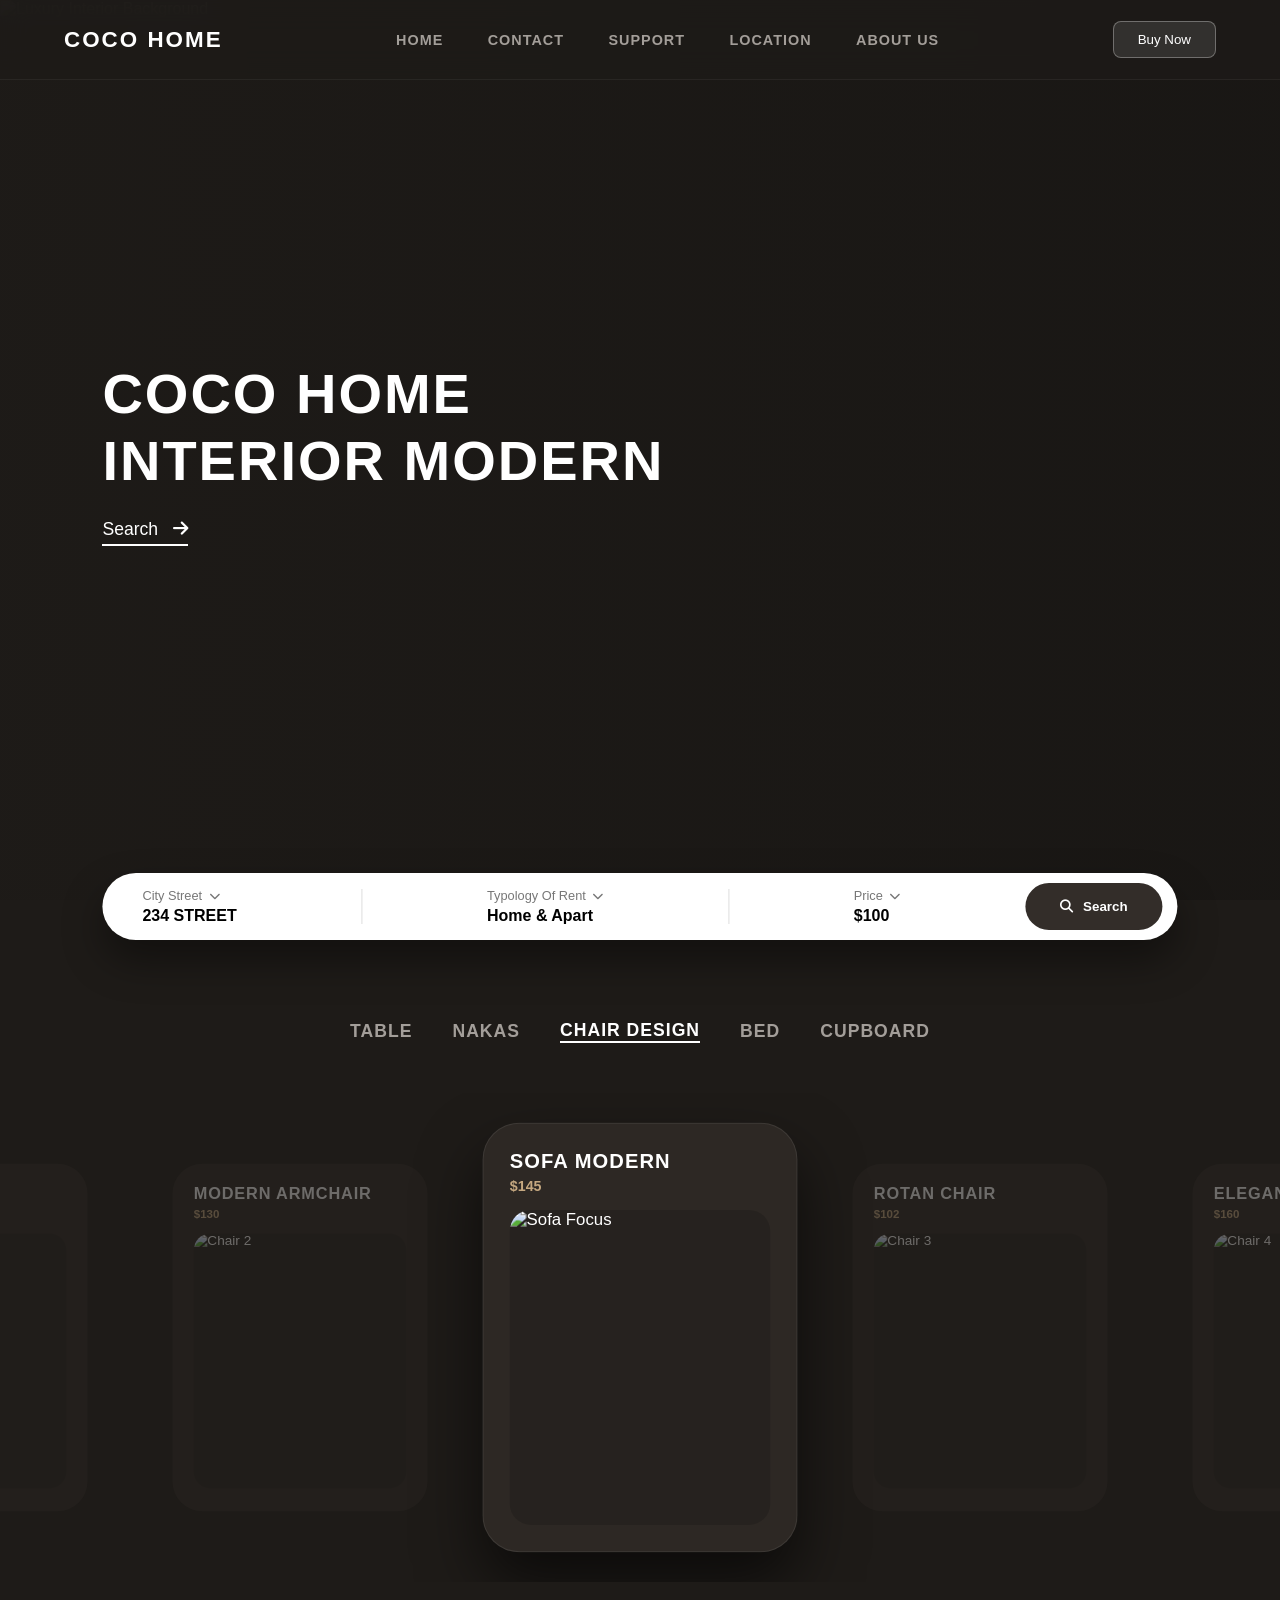
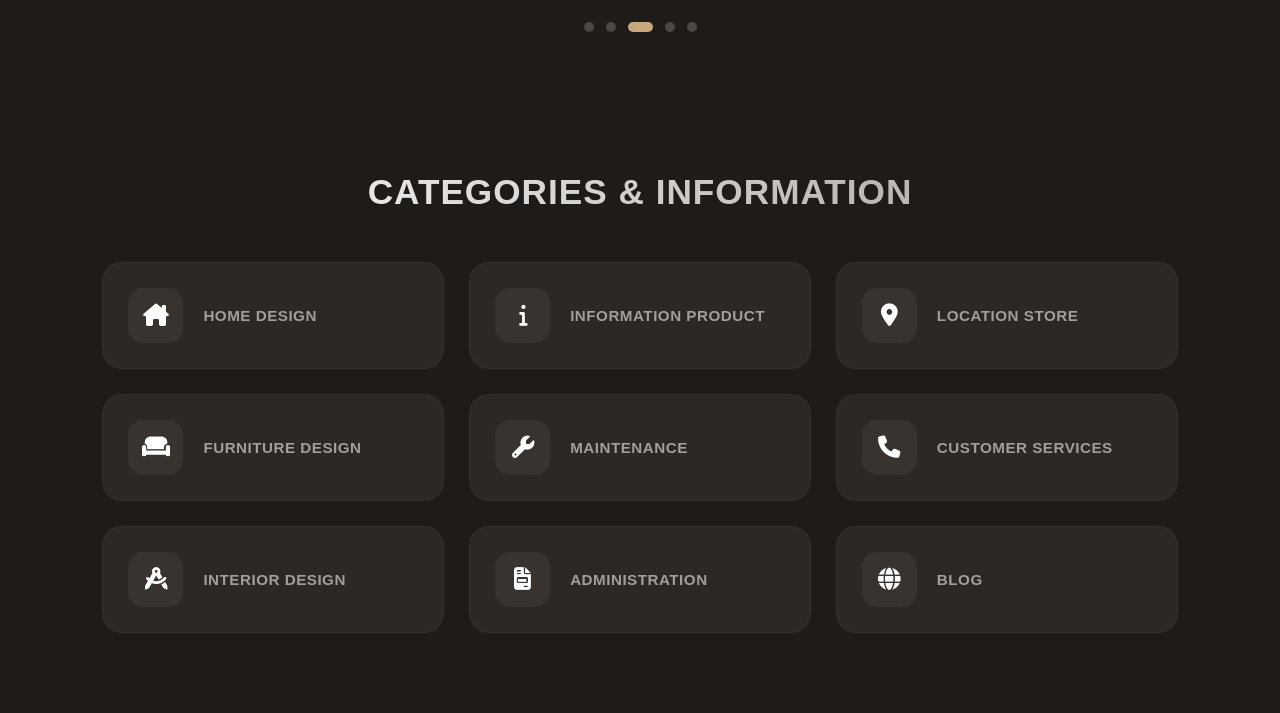
==== index.html @ 799b63fb "Add files via upload" ====
<!DOCTYPE html>
<html lang="en">
<head>
    <meta charset="UTF-8">
    <meta name="viewport" content="width=device-width, initial-scale=1.0">
    <title>COCO HOME | Interior Modern</title>
    <link rel="stylesheet" href="style.css">
    <!-- FontAwesome ለጥቃቅን አይኮኖች -->
    <link rel="stylesheet" href="https://cdnjs.cloudflare.com/ajax/libs/font-awesome/6.4.0/css/all.min.css">
</head>
<body>

    <!-- 1. FIXED HEADER SECTION -->
    <header class="main-header">
        <div class="logo">
            <span class="logo-text">COCO HOME</span>
        </div>
        <nav class="nav-links">
           <a href="index.html">HOME</a>
           <a href="contact.html">CONTACT</a>
           <a href="support.html">SUPPORT</a>
           <a href="location.html">LOCATION</a>
           <a href="about.html">ABOUT US</a>
        </nav>
        <button class="btn-buy">Buy Now</button>
    </header>

    <!-- 2. HERO SECTION WITH SEARCH BAR -->
    <section class="hero-section">
        <div class="hero-bg-overlay">
            <!-- የበስተጀርባ ዋና የሳሎን ምስል እዚህ ይገባል -->
            <img src="images/hero.png" alt="Luxury Interior Background" class="hero-bg-img">
        </div>
        
        <div class="hero-content">
            <h1 class="hero-title">COCO HOME<br>INTERIOR MODERN</h1>
            <a href="#products" class="hero-search-link">Search <i class="fa-solid fa-arrow-right"></i></a>
        </div>

        <!-- Floating Filter Card -->
        <div class="filter-card">
            <div class="filter-group">
                <span class="filter-label">City Street <i class="fa-solid fa-chevron-down"></i></span>
                <span class="filter-value">234 STREET</span>
            </div>
            <div class="filter-divider"></div>
            <div class="filter-group">
                <span class="filter-label">Typology Of Rent <i class="fa-solid fa-chevron-down"></i></span>
                <span class="filter-value">Home & Apart</span>
            </div>
            <div class="filter-divider"></div>
            <div class="filter-group">
                <span class="filter-label">Price <i class="fa-solid fa-chevron-down"></i></span>
                <span class="filter-value">$100</span>
            </div>
            <button class="btn-search"><i class="fa-solid fa-magnifying-glass"></i> Search</button>
        </div>
    </section>

    <!-- 3. PRODUCTS CAROUSEL SECTION -->
    <section id="products" class="products-section">
        <!-- Category Navigation Tabs -->
        <div class="category-tabs">
            <button class="tab-btn" data-target="table">TABLE</button>
            <button class="tab-btn" data-target="nakas">NAKAS</button>
            <button class="tab-btn active" data-target="chair">CHAIR DESIGN</button>
            <button class="tab-btn" data-target="bed">BED</button>
            <button class="tab-btn" data-target="cupboard">CUPBOARD</button>
        </div>

        <div class="carousel-container">
            
            <div class="carousel-track" data-category="chair" style="display: flex;">
                <div class="product-card"><figcaption class="card-info"><h3>CHAIR ONE</h3><div class="card-meta"><span class="price">$110</span></div></figcaption><div class="product-img-holder"><img src="images/chair 1.png" alt="Chair 1"></div></div>
                <div class="product-card"><figcaption class="card-info"><h3>MODERN ARMCHAIR</h3><div class="card-meta"><span class="price">$130</span></div></figcaption><div class="product-img-holder"><img src="images/chair 2.png" alt="Chair 2"></div></div>
                <div class="product-card"><figcaption class="card-info"><h3>SOFA MODERN</h3><div class="card-meta"><span class="price">$145</span></div></figcaption><div class="product-img-holder"><img src="images/chair 3.png" alt="Sofa Focus"></div></div>
                <div class="product-card"><figcaption class="card-info"><h3>ROTAN CHAIR</h3><div class="card-meta"><span class="price">$102</span></div></figcaption><div class="product-img-holder"><img src="images/chair 4.png" alt="Chair 3"></div></div>
                <div class="product-card"><figcaption class="card-info"><h3>ELEGANT CHAIR</h3><div class="card-meta"><span class="price">$160</span></div></figcaption><div class="product-img-holder"><img src="images/chair 5.png" alt="Chair 4"></div></div>
            </div>

            <div class="carousel-track" data-category="table" style="display: none;">
                <div class="product-card"><figcaption class="card-info"><h3>TABLE ONE</h3><div class="card-meta"><span class="price">$210</span></div></figcaption><div class="product-img-holder"><img src="images/table1.png" alt="Table 1"></div></div>
                <div class="product-card"><figcaption class="card-info"><h3>WOODEN TABLE</h3><div class="card-meta"><span class="price">$250</span></div></figcaption><div class="product-img-holder"><img src="images/table2.png" alt="Table 2"></div></div>
                <div class="product-card"><figcaption class="card-info"><h3>LUXURY TABLE</h3><div class="card-meta"><span class="price">$320</span></div></figcaption><div class="product-img-holder"><img src="images/table3.png" alt="Table 3"></div></div>
                <div class="product-card"><figcaption class="card-info"><h3>OFFICE TABLE</h3><div class="card-meta"><span class="price">$180</span></div></figcaption><div class="product-img-holder"><img src="images/table4.png" alt="Table 4"></div></div>
                <div class="product-card"><figcaption class="card-info"><h3>GLASS TABLE</h3><div class="card-meta"><span class="price">$290</span></div></figcaption><div class="product-img-holder"><img src="images/table5.png" alt="Table 5"></div></div>
            </div>

            <div class="carousel-track" data-category="nakas" style="display: none;">
                <div class="product-card"><figcaption class="card-info"><h3>NAKAS SIMPLE</h3><div class="card-meta"><span class="price">$70</span></div></figcaption><div class="product-img-holder"><img src="images/nakas1.png" alt="Nakas 1"></div></div>
                <div class="product-card"><figcaption class="card-info"><h3>CLASSIC NAKAS</h3><div class="card-meta"><span class="price">$85</span></div></figcaption><div class="product-img-holder"><img src="images/nakas2.png" alt="Nakas 2"></div></div>
                <div class="product-card"><figcaption class="card-info"><h3>PREMIUM NAKAS</h3><div class="card-meta"><span class="price">$120</span></div></figcaption><div class="product-img-holder"><img src="images/nakas3.png" alt="Nakas 3"></div></div>
                <div class="product-card"><figcaption class="card-info"><h3>MINI NAKAS</h3><div class="card-meta"><span class="price">$65</span></div></figcaption><div class="product-img-holder"><img src="images/nakas4.png" alt="Nakas 4"></div></div>
                <div class="product-card"><figcaption class="card-info"><h3>SMART NAKAS</h3><div class="card-meta"><span class="price">$150</span></div></figcaption><div class="product-img-holder"><img src="images/nakas5.png" alt="Nakas 5"></div></div>
            </div>

            <div class="carousel-track" data-category="bed" style="display: none;">
                <div class="product-card"><figcaption class="card-info"><h3>BED ONE</h3><div class="card-meta"><span class="price">$400</span></div></figcaption><div class="product-img-holder"><img src="images/bed1.png" alt="Bed 1"></div></div>
                <div class="product-card"><figcaption class="card-info"><h3>COZY BED</h3><div class="card-meta"><span class="price">$450</span></div></figcaption><div class="product-img-holder"><img src="images/bed2.png" alt="Bed 2"></div></div>
                <div class="product-card"><figcaption class="card-info"><h3>KING SIZE BED</h3><div class="card-meta"><span class="price">$500</span></div></figcaption><div class="product-img-holder"><img src="images/bed3.png" alt="Bed 3"></div></div>
                <div class="product-card"><figcaption class="card-info"><h3>MODERN BED</h3><div class="card-meta"><span class="price">$480</span></div></figcaption><div class="product-img-holder"><img src="images/bed4.png" alt="Bed 4"></div></div>
                <div class="product-card"><figcaption class="card-info"><h3>ROYAL BED</h3><div class="card-meta"><span class="price">$650</span></div></figcaption><div class="product-img-holder"><img src="images/bed5.png" alt="Bed 5"></div></div>
            </div>

            <div class="carousel-track" data-category="cupboard" style="display: none;">
                <div class="product-card"><figcaption class="card-info"><h3>SIMPLE CABINET</h3><div class="card-meta"><span class="price">$220</span></div></figcaption><div class="product-img-holder"><img src="images/cupboard1.png" alt="Cupboard 1"></div></div>
                <div class="product-card"><figcaption class="card-info"><h3>LARGE CUPBOARD</h3><div class="card-meta"><span class="price">$380</span></div></figcaption><div class="product-img-holder"><img src="images/cupboard2.png" alt="Cupboard 2"></div></div>
                <div class="product-card"><figcaption class="card-info"><h3>WOODEN CUPBOARD</h3><div class="card-meta"><span class="price">$350</span></div></figcaption><div class="product-img-holder"><img src="images/cupboard3.png" alt="Cupboard 3"></div></div>
                <div class="product-card"><figcaption class="card-info"><h3>WALL CABINET</h3><div class="card-meta"><span class="price">$410</span></div></figcaption><div class="product-img-holder"><img src="images/cupboard4.png" alt="Cupboard 4"></div></div>
                <div class="product-card"><figcaption class="card-info"><h3>LUXURY WARDROBE</h3><div class="card-meta"><span class="price">$520</span></div></figcaption><div class="product-img-holder"><img src="images/cupboard5.png" alt="Cupboard 5"></div></div>
            </div>

        </div>

        <!-- Slider Indicators/Dots -->
        <div class="slider-dots">
            <span class="dot" data-slide="0"></span>
            <span class="dot" data-slide="1"></span>
            <span class="dot active" data-slide="2"></span>
            <span class="dot" data-slide="3"></span>
            <span class="dot" data-slide="4"></span>
        </div>
    </section>
          

    <!-- 4. CATEGORIES & INFORMATION GRID -->
    <section class="info-section">
        <h2 class="section-heading">CATEGORIES & INFORMATION</h2>
        
        <div class="info-grid">
            <div class="grid-item">
                <div class="icon-box"><i class="fa-solid fa-house-chimney"></i></div>
                <span class="grid-text">HOME DESIGN</span>
            </div>
            <div class="grid-item">
                <div class="icon-box"><i class="fa-solid fa-info"></i></div>
                <span class="grid-text">INFORMATION PRODUCT</span>
            </div>
            <div class="grid-item">
                <div class="icon-box"><i class="fa-solid fa-location-dot"></i></div>
                <span class="grid-text">LOCATION STORE</span>
            </div>
            <div class="grid-item">
                <div class="icon-box"><i class="fa-solid fa-couch"></i></div>
                <span class="grid-text">FURNITURE DESIGN</span>
            </div>
            <div class="grid-item">
                <div class="icon-box"><i class="fa-solid fa-wrench"></i></div>
                <span class="grid-text">MAINTENANCE</span>
            </div>
            <div class="grid-item">
                <div class="icon-box"><i class="fa-solid fa-phone"></i></div>
                <span class="grid-text">CUSTOMER SERVICES</span>
            </div>
            <div class="grid-item">
                <div class="icon-box"><i class="fa-solid fa-compass-drafting"></i></div>
                <span class="grid-text">INTERIOR DESIGN</span>
            </div>
            <div class="grid-item">
                <div class="icon-box"><i class="fa-solid fa-file-invoice"></i></div>
                <span class="grid-text">ADMINISTRATION</span>
            </div>
            <div class="grid-item">
                <div class="icon-box"><i class="fa-solid fa-globe"></i></div>
                <span class="grid-text">BLOG</span>
            </div>
        </div>
    </section>

    <script src="script.js"></script>

    <script src="https://cdn.botpress.cloud/webchat/v3.6/inject.js"></script>
    <script src="https://files.bpcontent.cloud/2026/07/07/15/20260707152111-B6OKIUZM.js" defer></script>
    
</body>
</html>
---- style.css ----
/* 1. GENERAL SETUP & PREMIUM THEME COLORS */
:root {
    --bg-dark: #1e1b18;      /* የቅንጦት ጥቁር ቡናማ ከለር */
    --card-bg: #2d2824;      /* ለሳጥኖቹ የሚሆን ፈዘዝ ያለ ከለር */
    --accent-gold: #c5a880;  /* ለጽሑፎችና ለዋጋ ድምቀት */
    --text-white: #ffffff;
    --text-muted: #a39e99;
}

* {
    margin: 0;
    padding: 0;
    box-sizing: border-box;
    font-family: 'Segoe UI', Tahoma, Geneva, Verdana, sans-serif;
    scroll-behavior: smooth;
}

body {
    background-color: var(--bg-dark);
    color: var(--text-white);
    overflow-x: hidden;
}

/* 2. FIXED HEADER STYLING (Glassmorphism Effect) */
.main-header {
    position: fixed;
    top: 0;
    left: 0;
    width: 100%;
    height: 80px;
    display: flex;
    justify-content: space-between;
    align-items: center;
    padding: 0 5%;
    background: rgba(30, 27, 24, 0.75);
    backdrop-filter: blur(15px);
    -webkit-backdrop-filter: blur(15px);
    z-index: 1000;
    border-bottom: 1px solid rgba(255, 255, 255, 0.05);
}

.logo-text {
    font-weight: 800;
    font-size: 1.4rem;
    letter-spacing: 2px;
}

.nav-links a {
    color: var(--text-muted);
    text-decoration: none;
    margin: 0 20px;
    font-size: 0.9rem;
    font-weight: 600;
    letter-spacing: 1px;
    transition: all 0.3s ease;
}

.nav-links a:hover, .nav-links a.active {
    color: var(--text-white);
    text-shadow: 0 0 10px rgba(255, 255, 255, 0.3);
}

.btn-buy {
    background: rgba(255, 255, 255, 0.1);
    color: var(--text-white);
    border: 1px solid rgba(255, 255, 255, 0.3);
    padding: 10px 24px;
    border-radius: 8px;
    font-weight: 500;
    cursor: pointer;
    transition: all 0.2s cubic-bezier(0.4, 0, 0.2, 1);
}

.btn-buy:hover {
    background: var(--text-white);
    color: var(--bg-dark);
    transform: translateY(-2px);
    box-shadow: 0 5px 15px rgba(255, 255, 255, 0.2);
}

.btn-buy:active {
    transform: translateY(0);
}

/* 3. HERO SECTION */
.hero-section {
    position: relative;
    width: 100%;
    height: 100vh;
    display: flex;
    flex-direction: column;
    justify-content: center;
    padding-left: 8%;
    background: linear-gradient(to right, rgba(30,27,24,0.9), rgba(30,27,24,0.3));
}

.hero-bg-overlay {
    position: absolute;
    top: 0;
    left: 0;
    width: 100%;
    height: 100%;
    z-index: -1;
    background-color: #171513;
}

.hero-bg-img {
    width: 100%;
    height: 100%;
    object-fit: cover;
    opacity: 0.6;
}

.hero-title {
    font-size: 3.5rem;
    font-weight: 800;
    letter-spacing: 2px;
    line-height: 1.2;
    margin-bottom: 25px;
}

.hero-search-link {
    color: var(--text-white);
    text-decoration: none;
    font-size: 1.1rem;
    border-bottom: 2px solid var(--text-white);
    padding-bottom: 5px;
    width: fit-content;
    transition: opacity 0.3s ease;
}

.hero-search-link i {
    margin-left: 10px;
    transition: transform 0.3s ease;
}

.hero-search-link:hover i {
    transform: translateX(8px);
}

/* Floating Search Widget */
.filter-card {
    position: absolute;
    bottom: -40px;
    left: 50%;
    transform: translateX(-50%);
    width: 84%;
    background: var(--text-white);
    color: #000;
    border-radius: 50px;
    display: flex;
    align-items: center;
    justify-content: space-between;
    padding: 10px 15px 10px 40px;
    box-shadow: 0 20px 40px rgba(0,0,0,0.4);
    z-index: 10;
}

.filter-group {
    display: flex;
    flex-direction: column;
    cursor: pointer;
}

.filter-label {
    font-size: 0.8rem;
    color: #777;
    font-weight: 500;
    margin-bottom: 4px;
}

.filter-label i {
    font-size: 0.7rem;
    margin-left: 3px;
}

.filter-value {
    font-weight: 700;
    font-size: 1rem;
}

.filter-divider {
    width: 1px;
    height: 35px;
    background-color: #ddd;
}

.btn-search {
    background-color: #332d29;
    color: var(--text-white);
    border: none;
    padding: 16px 35px;
    border-radius: 40px;
    font-weight: 600;
    cursor: pointer;
    display: flex;
    align-items: center;
    gap: 10px;
    transition: all 0.2s ease;
}

.btn-search:hover {
    background-color: #4d443e;
    transform: scale(1.03);
}

/* 4. PRODUCTS CAROUSEL SECTION (የተስተካከለው የማንሸራተቻ ሳጥን) */
.products-section {
    padding: 120px 0 60px 0;
    display: flex;
    flex-direction: column;
    align-items: center;
}

.category-tabs {
    display: flex;
    gap: 40px;
    margin-bottom: 50px;
}

.tab-btn {
    background: none;
    border: none;
    color: var(--text-muted);
    font-size: 1.1rem;
    font-weight: 700;
    letter-spacing: 1px;
    cursor: pointer;
    transition: color 0.3s ease;
}

.tab-btn.active, .tab-btn:hover {
    color: var(--text-white);
    border-bottom: 2px solid var(--text-white);
}

.carousel-container {
    width: 100%;
    max-width: 100vw;
    position: relative;
    overflow-x: auto; /* ወደ auto ተቀይሯል - ማውዝ እንዲሰራ */
    padding: 40px 0;
    user-select: none;
    cursor: grab;
    scrollbar-width: none; /* ለFirefox ከታች ያለውን መስመር መደበቂያ */
}

/* ለChrome፣ Safari እና Edge ከታች ያለውን የስክሮል መስመር መደበቂያ */
.carousel-container::-webkit-scrollbar {
    display: none;
}

.carousel-container:active {
    cursor: grabbing;
}

.carousel-track {
    display: flex;
    padding: 0 calc(50vw - 170px);
    gap: 40px;
    width: max-content;
    /* transition በመጨመር ታብ ሲቀየር ጥፍት ፍክት እንዲል ያደርገዋል */
    transition: opacity 0.3s ease; 
}

/* መደበኛ የካርዶች ስታይል */
.product-card {
    background-color: var(--card-bg);
    border-radius: 35px;
    padding: 25px;
    display: flex;
    flex-direction: column;
    width: 300px;
    flex-shrink: 0;
    opacity: 0.35;
    transform: scale(0.85);
    transition: transform 0.4s ease, opacity 0.4s ease, box-shadow 0.4s ease;
}

/* መሃል ላይ ሲያርፍ ጎልቶ የሚወጣው ካርድ */
.product-card.main-card {
    opacity: 1;
    transform: scale(1.05);
    box-shadow: 0 30px 60px rgba(0,0,0,0.6);
    border: 1px solid rgba(255,255,255,0.08);
}

.card-info h3 {
    font-size: 1.2rem;
    letter-spacing: 1px;
    color: var(--text-white);
}

.card-meta {
    display: flex;
    gap: 15px;
    font-size: 0.85rem;
    margin-top: 5px;
}

.price {
    font-weight: 700;
    color: var(--accent-gold);
}

.product-img-holder {
    width: 100%;
    height: 300px;
    margin-top: 15px;
    background-color: rgba(0,0,0,0.15);
    border-radius: 20px;
    overflow: hidden;
}

.product-img-holder img {
    width: 100%;
    height: 100%;
    object-fit: cover;
}

.slider-dots {
    display: flex;
    gap: 12px;
    margin-top: 40px;
}

.dot {
    width: 10px;
    height: 10px;
    background-color: rgba(255,255,255,0.2);
    border-radius: 50%;
    cursor: pointer;
}

.dot.active {
    background-color: var(--accent-gold);
    width: 25px;
    border-radius: 10px;
}

/* 5. CATEGORIES & INFORMATION GRID */
.info-section {
    padding: 80px 8%;
}

.section-heading {
    font-size: 2.2rem;
    font-weight: 800;
    text-align: center;
    letter-spacing: 1px;
    margin-bottom: 50px;
    background: linear-gradient(to right, #fff, var(--text-muted));
    -webkit-background-clip: text;
    -webkit-text-fill-color: transparent;
}

.info-grid {
    display: grid;
    grid-template-columns: repeat(3, 1fr);
    gap: 25px;
    max-width: 1100px;
    margin: 0 auto;
}

.grid-item {
    background-color: var(--card-bg);
    border: 1px solid rgba(255,255,255,0.03);
    border-radius: 20px;
    padding: 25px;
    display: flex;
    align-items: center;
    gap: 20px;
    cursor: pointer;
    transition: all 0.3s cubic-bezier(0.4, 0, 0.2, 1);
}

.icon-box {
    width: 55px;
    height: 55px;
    background: rgba(255,255,255,0.05);
    border-radius: 15px;
    display: flex;
    align-items: center;
    justify-content: center;
    font-size: 1.4rem;
    color: var(--text-white);
    transition: all 0.3s ease;
}

.grid-text {
    font-weight: 600;
    font-size: 0.95rem;
    letter-spacing: 0.5px;
    color: var(--text-muted);
}

.grid-item:hover {
    transform: translateY(-5px);
    background-color: #36302b;
    box-shadow: 0 15px 30px rgba(0,0,0,0.3);
}

.grid-item:hover .icon-box {
    background-color: var(--text-white);
    color: var(--bg-dark);
}

.grid-item:hover .grid-text {
    color: var(--text-white);
}
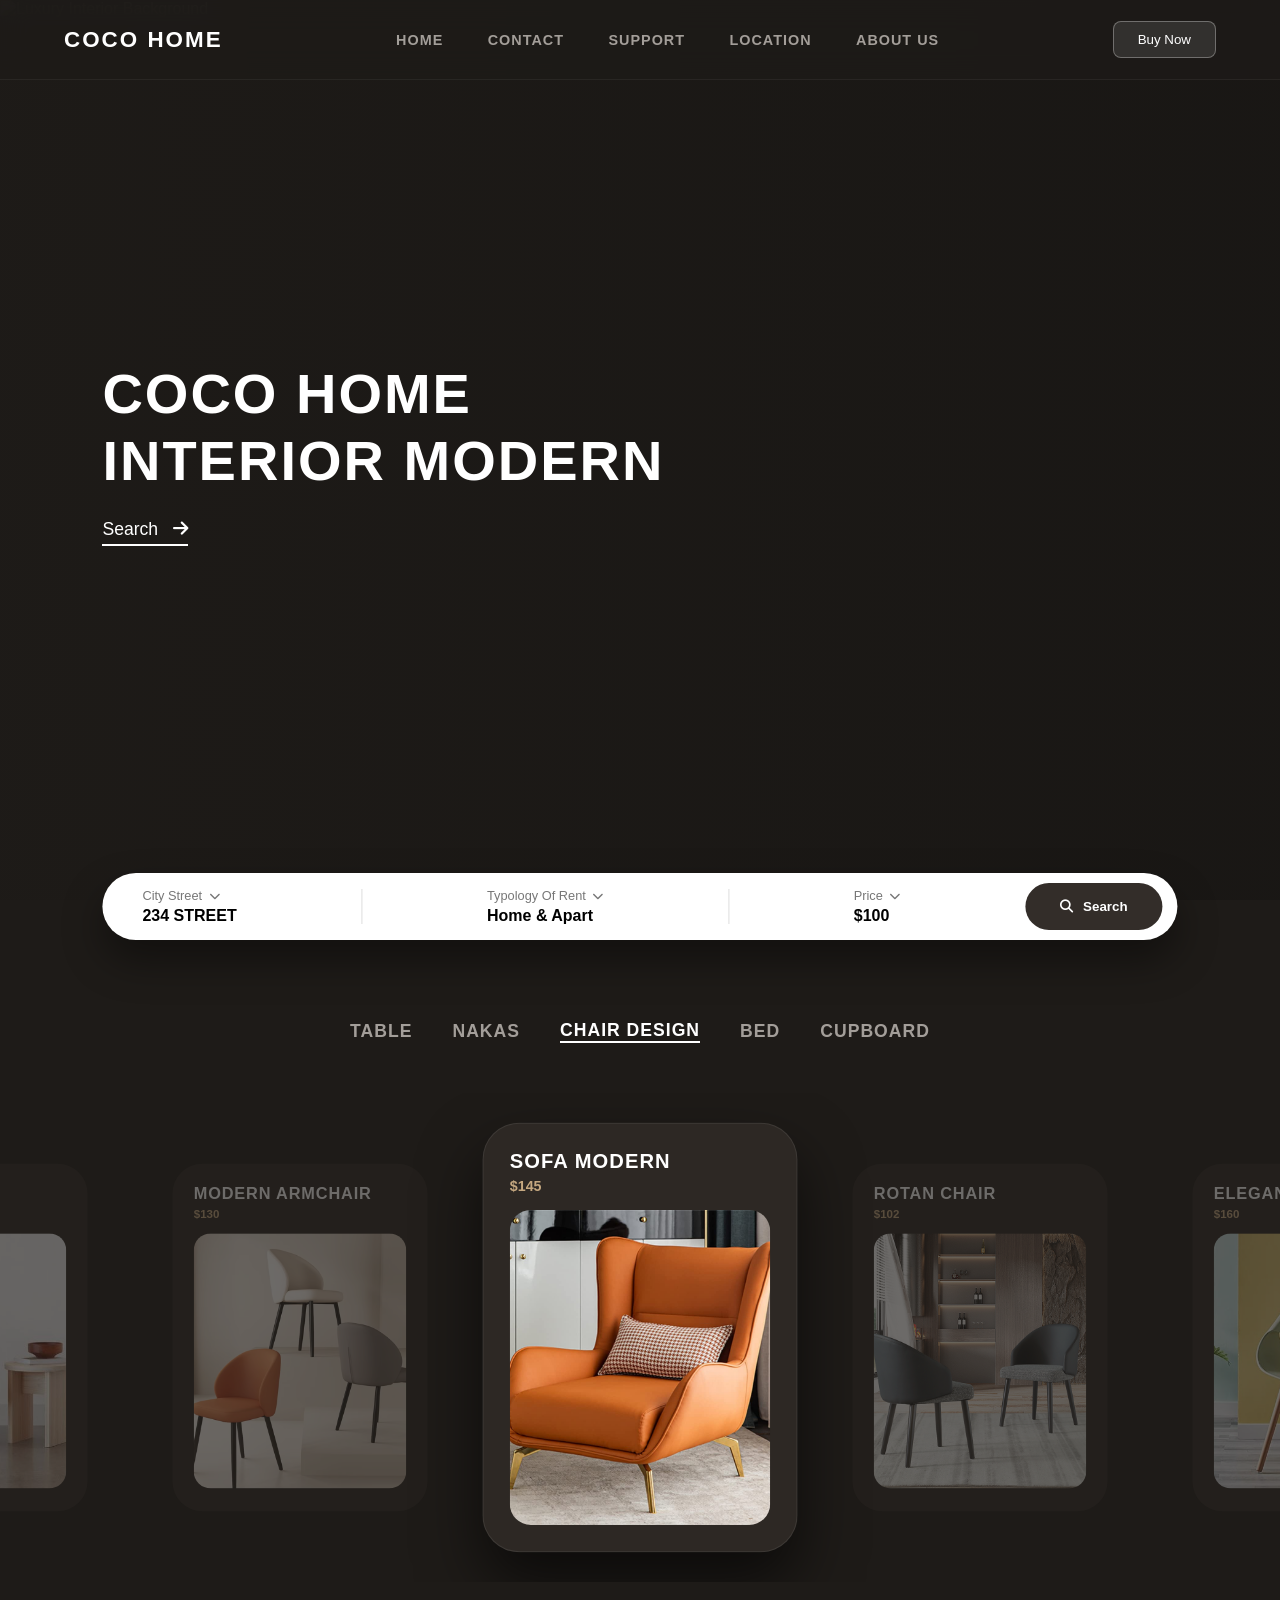
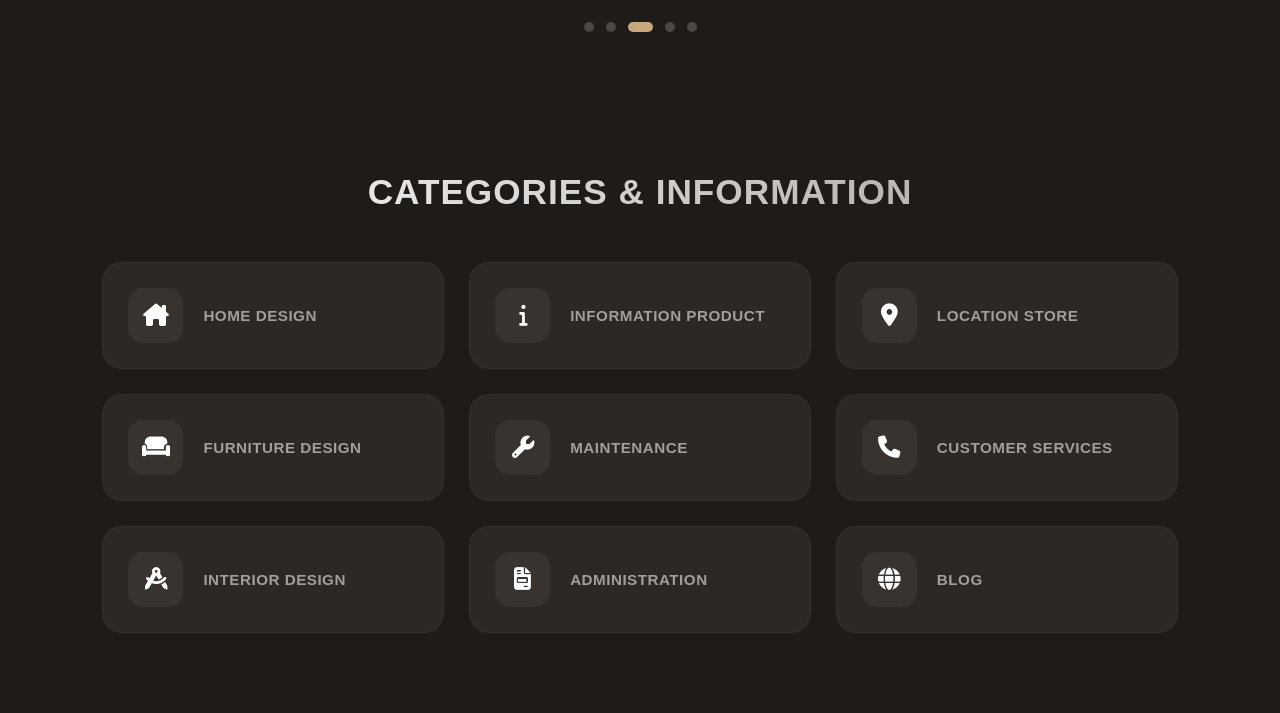
==== commit 15fe74bc: "Update index.html" ====
--- a/index.html
+++ b/index.html
@@ -71,19 +71,19 @@
         <div class="carousel-container">
             
             <div class="carousel-track" data-category="chair" style="display: flex;">
-                <div class="product-card"><figcaption class="card-info"><h3>CHAIR ONE</h3><div class="card-meta"><span class="price">$110</span></div></figcaption><div class="product-img-holder"><img src="images/chair 1.png" alt="Chair 1"></div></div>
-                <div class="product-card"><figcaption class="card-info"><h3>MODERN ARMCHAIR</h3><div class="card-meta"><span class="price">$130</span></div></figcaption><div class="product-img-holder"><img src="images/chair 2.png" alt="Chair 2"></div></div>
-                <div class="product-card"><figcaption class="card-info"><h3>SOFA MODERN</h3><div class="card-meta"><span class="price">$145</span></div></figcaption><div class="product-img-holder"><img src="images/chair 3.png" alt="Sofa Focus"></div></div>
-                <div class="product-card"><figcaption class="card-info"><h3>ROTAN CHAIR</h3><div class="card-meta"><span class="price">$102</span></div></figcaption><div class="product-img-holder"><img src="images/chair 4.png" alt="Chair 3"></div></div>
-                <div class="product-card"><figcaption class="card-info"><h3>ELEGANT CHAIR</h3><div class="card-meta"><span class="price">$160</span></div></figcaption><div class="product-img-holder"><img src="images/chair 5.png" alt="Chair 4"></div></div>
+                <div class="product-card"><figcaption class="card-info"><h3>CHAIR ONE</h3><div class="card-meta"><span class="price">$110</span></div></figcaption><div class="product-img-holder"><img src="chair 1.png" alt="Chair 1"></div></div>
+                <div class="product-card"><figcaption class="card-info"><h3>MODERN ARMCHAIR</h3><div class="card-meta"><span class="price">$130</span></div></figcaption><div class="product-img-holder"><img src="chair 2.png" alt="Chair 2"></div></div>
+                <div class="product-card"><figcaption class="card-info"><h3>SOFA MODERN</h3><div class="card-meta"><span class="price">$145</span></div></figcaption><div class="product-img-holder"><img src="chair 3.png" alt="Sofa Focus"></div></div>
+                <div class="product-card"><figcaption class="card-info"><h3>ROTAN CHAIR</h3><div class="card-meta"><span class="price">$102</span></div></figcaption><div class="product-img-holder"><img src="chair 4.png" alt="Chair 3"></div></div>
+                <div class="product-card"><figcaption class="card-info"><h3>ELEGANT CHAIR</h3><div class="card-meta"><span class="price">$160</span></div></figcaption><div class="product-img-holder"><img src="chair 5.png" alt="Chair 4"></div></div>
             </div>
 
             <div class="carousel-track" data-category="table" style="display: none;">
-                <div class="product-card"><figcaption class="card-info"><h3>TABLE ONE</h3><div class="card-meta"><span class="price">$210</span></div></figcaption><div class="product-img-holder"><img src="images/table1.png" alt="Table 1"></div></div>
-                <div class="product-card"><figcaption class="card-info"><h3>WOODEN TABLE</h3><div class="card-meta"><span class="price">$250</span></div></figcaption><div class="product-img-holder"><img src="images/table2.png" alt="Table 2"></div></div>
-                <div class="product-card"><figcaption class="card-info"><h3>LUXURY TABLE</h3><div class="card-meta"><span class="price">$320</span></div></figcaption><div class="product-img-holder"><img src="images/table3.png" alt="Table 3"></div></div>
-                <div class="product-card"><figcaption class="card-info"><h3>OFFICE TABLE</h3><div class="card-meta"><span class="price">$180</span></div></figcaption><div class="product-img-holder"><img src="images/table4.png" alt="Table 4"></div></div>
-                <div class="product-card"><figcaption class="card-info"><h3>GLASS TABLE</h3><div class="card-meta"><span class="price">$290</span></div></figcaption><div class="product-img-holder"><img src="images/table5.png" alt="Table 5"></div></div>
+                <div class="product-card"><figcaption class="card-info"><h3>TABLE ONE</h3><div class="card-meta"><span class="price">$210</span></div></figcaption><div class="product-img-holder"><img src="table1.png" alt="Table 1"></div></div>
+                <div class="product-card"><figcaption class="card-info"><h3>WOODEN TABLE</h3><div class="card-meta"><span class="price">$250</span></div></figcaption><div class="product-img-holder"><img src="table2.png" alt="Table 2"></div></div>
+                <div class="product-card"><figcaption class="card-info"><h3>LUXURY TABLE</h3><div class="card-meta"><span class="price">$320</span></div></figcaption><div class="product-img-holder"><img src="table3.png" alt="Table 3"></div></div>
+                <div class="product-card"><figcaption class="card-info"><h3>OFFICE TABLE</h3><div class="card-meta"><span class="price">$180</span></div></figcaption><div class="product-img-holder"><img src="table4.png" alt="Table 4"></div></div>
+                <div class="product-card"><figcaption class="card-info"><h3>GLASS TABLE</h3><div class="card-meta"><span class="price">$290</span></div></figcaption><div class="product-img-holder"><img src="table5.png" alt="Table 5"></div></div>
             </div>
 
             <div class="carousel-track" data-category="nakas" style="display: none;">
@@ -173,4 +173,4 @@
     <script src="https://files.bpcontent.cloud/2026/07/07/15/20260707152111-B6OKIUZM.js" defer></script>
     
 </body>
-</html>+</html>
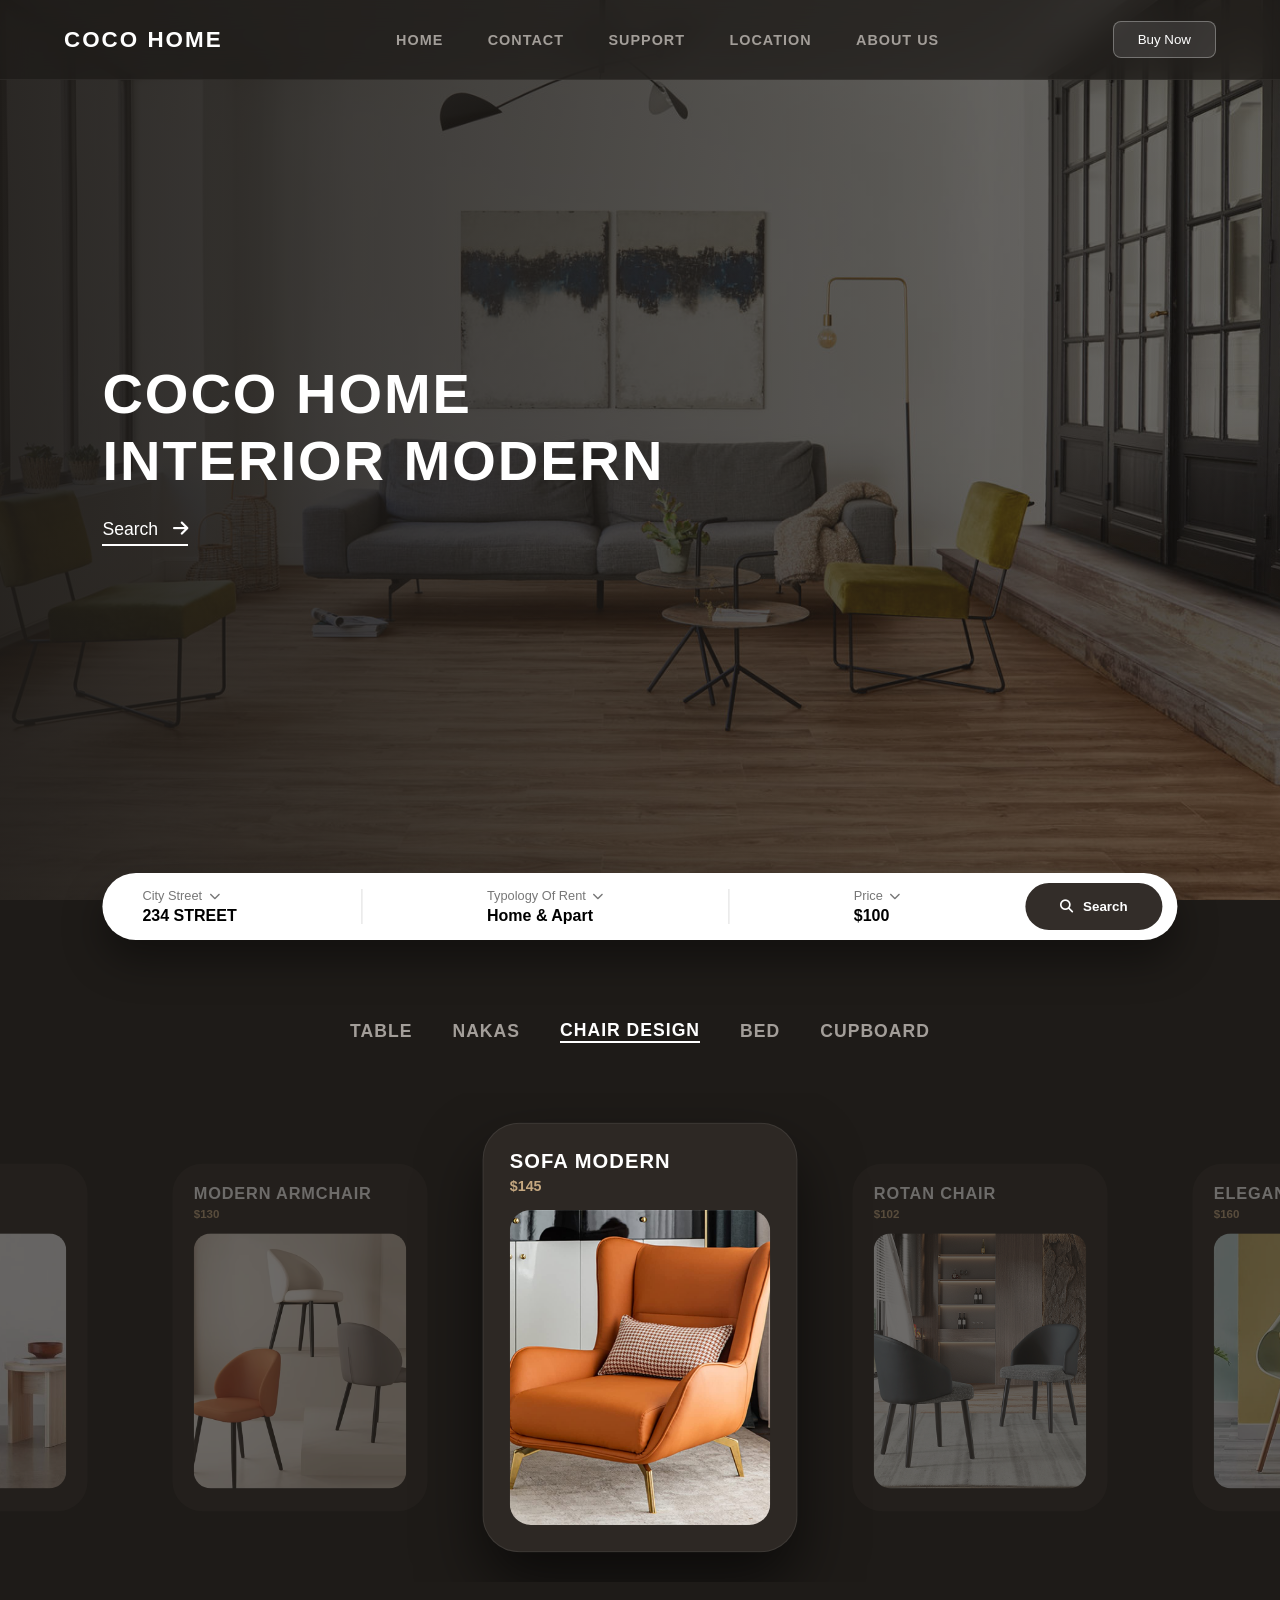
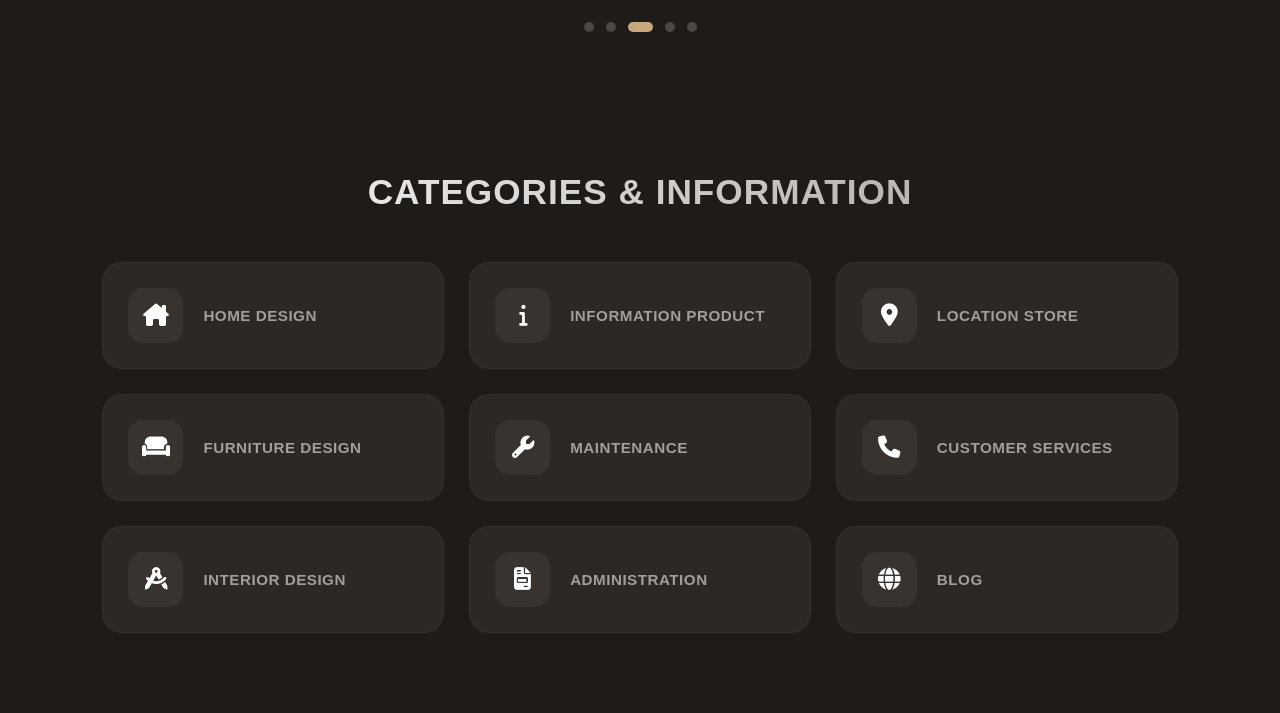
==== commit 68aa3a4f: "Update index.html" ====
--- a/index.html
+++ b/index.html
@@ -29,7 +29,7 @@
     <section class="hero-section">
         <div class="hero-bg-overlay">
             <!-- የበስተጀርባ ዋና የሳሎን ምስል እዚህ ይገባል -->
-            <img src="images/hero.png" alt="Luxury Interior Background" class="hero-bg-img">
+            <img src="hero.png" alt="Luxury Interior Background" class="hero-bg-img">
         </div>
         
         <div class="hero-content">
